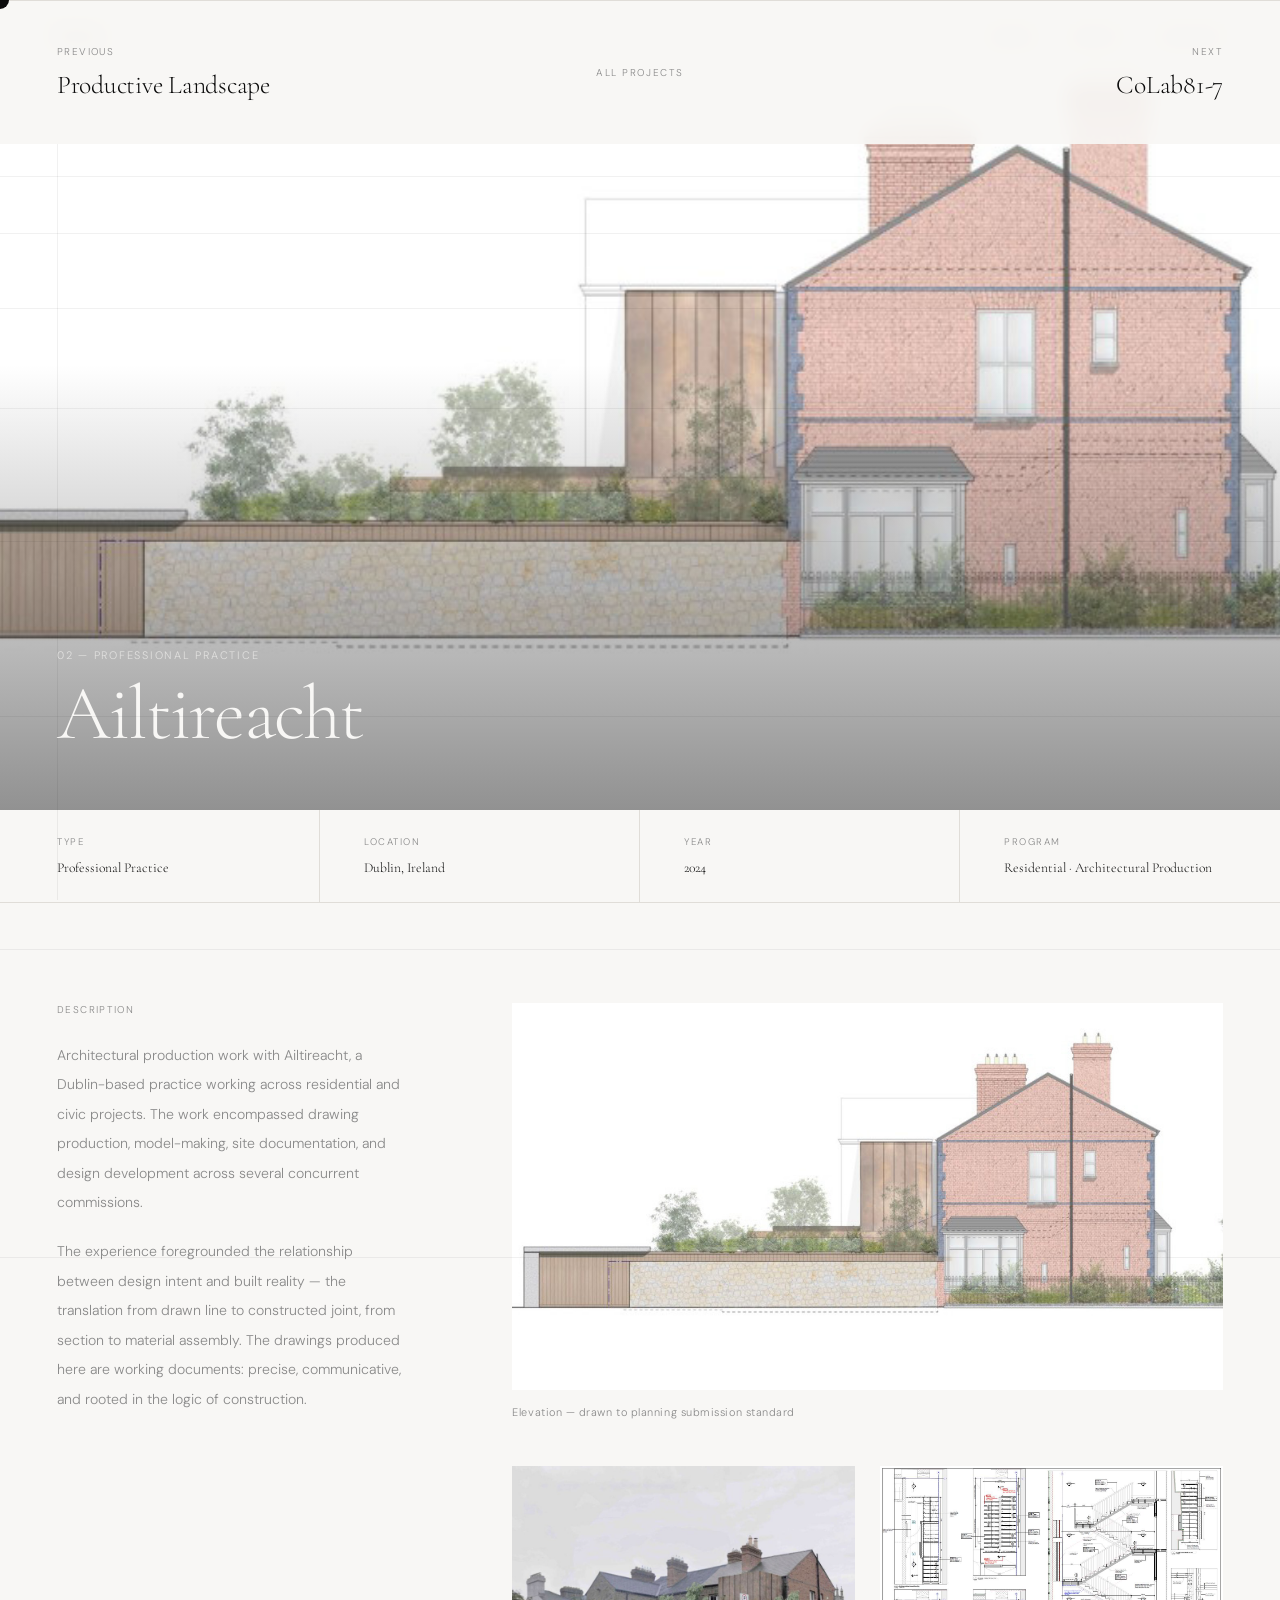
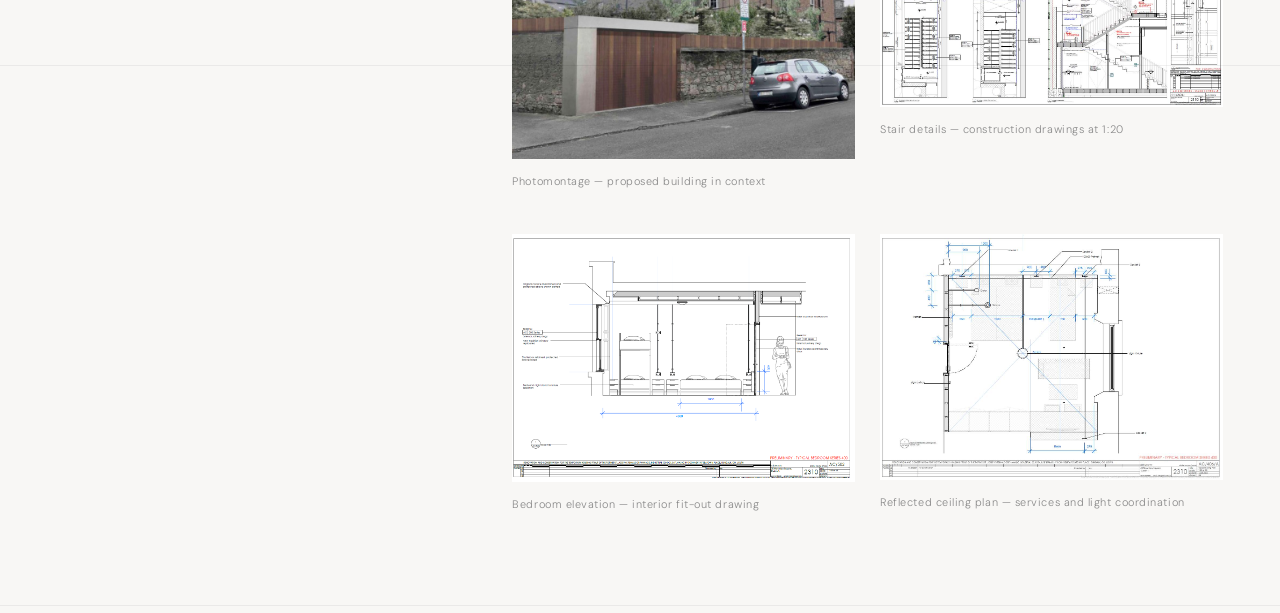
==== projects/ailtireacht.html @ e2ff208b "Redesign: editorial project entries, case study pages, video support - Homepage rebuilt with full-wi" ====
<!DOCTYPE html>
<html lang="en">
<head>
  <meta charset="UTF-8">
  <meta name="viewport" content="width=device-width, initial-scale=1.0">
  <title>Ailtireacht — Dylan Daniels</title>
  <meta name="description" content="Professional practice work with Ailtireacht, a Dublin-based architecture practice.">
  <link rel="preconnect" href="https://fonts.googleapis.com">
  <link href="https://fonts.googleapis.com/css2?family=Cormorant+Garamond:ital,wght@0,300;0,400;1,300&family=DM+Sans:wght@300;400&display=swap" rel="stylesheet">
  <link rel="stylesheet" href="../style.css?v=17">
</head>
<body class="project-page-body">

  <nav>
    <a class="nav-name" href="../">Dylan</a>
    <ul class="nav-links">
      <li><a href="../#work">Work</a></li>
      <li><a href="../#about">About</a></li>
      <li><a href="../#contact">Contact</a></li>
    </ul>
  </nav>

  <section class="project-hero">
    <div class="project-hero-media" style="view-transition-name: project-ailtireacht">
      <img src="../images/ailtireacht/elevation.jpeg" alt="Ailtireacht — Elevation">
      <video muted loop playsinline>
        <!-- <source src="../video/ailtireacht.mp4" type="video/mp4"> -->
      </video>
    </div>
    <div class="project-hero-overlay"></div>
    <div class="project-hero-title">
      <span class="project-hero-num">02 — Professional Practice</span>
      <h1>Ailtireacht</h1>
    </div>
  </section>

  <div class="project-meta-bar">
    <div class="project-meta-item">
      <span class="meta-label">Type</span>
      <span class="meta-value">Professional Practice</span>
    </div>
    <div class="project-meta-item">
      <span class="meta-label">Location</span>
      <span class="meta-value">Dublin, Ireland</span>
    </div>
    <div class="project-meta-item">
      <span class="meta-label">Year</span>
      <span class="meta-value">2024</span>
    </div>
    <div class="project-meta-item">
      <span class="meta-label">Program</span>
      <span class="meta-value">Residential · Architectural Production</span>
    </div>
  </div>

  <div class="project-body">
    <div class="project-narrative">
      <span class="project-label">Description</span>
      <p>Architectural production work with Ailtireacht, a Dublin-based practice working across residential and civic projects. The work encompassed drawing production, model-making, site documentation, and design development across several concurrent commissions.</p>
      <p>The experience foregrounded the relationship between design intent and built reality — the translation from drawn line to constructed joint, from section to material assembly. The drawings produced here are working documents: precise, communicative, and rooted in the logic of construction.</p>
    </div>

    <div class="project-images">
      <figure class="project-figure">
        <img src="../images/ailtireacht/elevation.jpeg" alt="Elevation drawing">
        <figcaption>Elevation — drawn to planning submission standard</figcaption>
      </figure>

      <div class="project-figure-pair">
        <figure class="project-figure">
          <img src="../images/ailtireacht/photomontage.jpeg" alt="Photomontage">
          <figcaption>Photomontage — proposed building in context</figcaption>
        </figure>
        <figure class="project-figure">
          <img src="../images/ailtireacht/stair-details.jpeg" alt="Stair details">
          <figcaption>Stair details — construction drawings at 1:20</figcaption>
        </figure>
      </div>

      <div class="project-figure-pair">
        <figure class="project-figure">
          <img src="../images/ailtireacht/bedroom-elevation.png" alt="Bedroom elevation">
          <figcaption>Bedroom elevation — interior fit-out drawing</figcaption>
        </figure>
        <figure class="project-figure">
          <img src="../images/ailtireacht/ceiling-plan.jpeg" alt="Ceiling plan">
          <figcaption>Reflected ceiling plan — services and light coordination</figcaption>
        </figure>
      </div>
    </div>
  </div>

  <nav class="project-nav">
    <a href="productive-landscape.html" class="project-nav-prev">
      <span class="nav-direction">Previous</span>
      <span class="nav-proj-title serif">Productive Landscape</span>
    </a>
    <a href="../#work" class="project-nav-all">All projects</a>
    <a href="colab81.html" class="project-nav-next">
      <span class="nav-direction">Next</span>
      <span class="nav-proj-title serif">CoLab81-7</span>
    </a>
  </nav>

  <script src="../script.js?v=17"></script>
</body>
</html>
---- style.css ----
*, *::before, *::after {
  margin: 0;
  padding: 0;
  box-sizing: border-box;
}

/*
  Spacing scale derived from Van der Laan's Plastic Number (ψ ≈ 1.3247)
  --p1: 8   --p2: 11   --p3: 14   --p4: 19   --p5: 25
  --p6: 33  --p7: 44   --p8: 57   --p9: 76   --p10: 100
  --p11: 133  --p12: 176
*/
:root {
  --bg:     #F8F7F5;
  --text:   #0C0C0C;
  --muted:  #8A8A8A;
  --border: #E0DDD8;
  --line:   rgba(12, 12, 12, 0.055);
  --serif:  'Cormorant Garamond', Georgia, serif;
  --sans:   'DM Sans', sans-serif;

  --p1:  8px;
  --p2:  11px;
  --p3:  14px;
  --p4:  19px;
  --p5:  25px;
  --p6:  33px;
  --p7:  44px;
  --p8:  57px;
  --p9:  76px;
  --p10: 100px;
  --p11: 133px;
  --p12: 176px;
}

html { scroll-behavior: smooth; }

a, button { cursor: none; }

body {
  background: var(--bg);
  color: var(--text);
  font-family: var(--sans);
  font-weight: 300;
  overflow-x: hidden;
  cursor: none;
}

.serif { font-family: var(--serif); }

/* ── VIEW TRANSITIONS ── */
@view-transition { navigation: auto; }

/* ── PROPORTIONAL LINE SYSTEM ── */
.pn-line {
  position: absolute;
  left: 0;
  right: 0;
  height: 0.5px;
  background: var(--line);
  pointer-events: none;
  z-index: 0;
}

body::before {
  content: '';
  position: fixed;
  top: 0;
  bottom: 0;
  left: var(--p8);
  width: 0.5px;
  background: var(--line);
  pointer-events: none;
  z-index: 1;
}

/* ── NAV ── */
nav {
  position: fixed;
  top: 0;
  left: 0;
  right: 0;
  padding: var(--p5) var(--p8);
  display: flex;
  justify-content: space-between;
  align-items: center;
  z-index: 100;
  background: rgba(248, 247, 245, 0.92);
  backdrop-filter: blur(10px);
  -webkit-backdrop-filter: blur(10px);
}

.nav-name {
  font-family: var(--serif);
  font-size: 1.1rem;
  font-weight: 400;
  letter-spacing: 0.02em;
  text-decoration: none;
  color: var(--text);
}

.nav-links {
  display: flex;
  gap: var(--p7);
  list-style: none;
}

.nav-links a {
  font-size: 0.7rem;
  letter-spacing: 0.14em;
  text-transform: uppercase;
  text-decoration: none;
  color: var(--muted);
  transition: color 0.2s;
}

.nav-links a:hover { color: var(--text); }

/* ── HERO ── */
.hero {
  min-height: 100vh;
  padding: var(--p11) var(--p8) var(--p8);
  display: flex;
  flex-direction: column;
  justify-content: flex-end;
  position: relative;
}

.hero-eyebrow {
  font-size: 0.68rem;
  letter-spacing: 0.16em;
  text-transform: uppercase;
  color: var(--muted);
  margin-bottom: var(--p6);
  opacity: 0;
  animation: fadeIn 0.8s ease 0.2s forwards;
}

.hero-title {
  font-size: clamp(4.5rem, 11vw, 10rem);
  font-weight: 300;
  line-height: 0.88;
  letter-spacing: -0.035em;
  overflow: hidden;
}

.hero-title .line {
  display: block;
  opacity: 0;
  transform: translateY(105%);
  animation: slideUp 1.1s cubic-bezier(0.16, 1, 0.3, 1) forwards;
}

.hero-title .line:nth-child(2) { animation-delay: 0.14s; }

.hero-bottom {
  display: flex;
  justify-content: space-between;
  align-items: flex-end;
  margin-top: var(--p8);
  opacity: 0;
  animation: fadeIn 1s ease 0.7s forwards;
}

.hero-sub {
  font-size: 0.82rem;
  line-height: 1.9;
  color: var(--muted);
  max-width: 280px;
}

.hero-scroll {
  display: flex;
  flex-direction: column;
  align-items: center;
  gap: var(--p3);
  font-size: 0.62rem;
  letter-spacing: 0.14em;
  text-transform: uppercase;
  color: var(--muted);
}

.scroll-line {
  width: 0.5px;
  height: 44px;
  background: var(--muted);
  transform: scaleY(0);
  transform-origin: top;
  animation: scrollLineGrow 1s cubic-bezier(0.16, 1, 0.3, 1) 1.4s forwards;
}

/* ── SECTION LABEL ── */
.section-label {
  font-size: 0.68rem;
  letter-spacing: 0.16em;
  text-transform: uppercase;
  color: var(--muted);
  margin-bottom: var(--p7);
  display: flex;
  align-items: center;
  gap: var(--p3);
}

.section-label::after {
  content: '';
  display: block;
  height: 0.5px;
  width: var(--p8);
  background: var(--border);
}

/* ── WORK ── */
.work {
  padding: var(--p10) var(--p8);
  position: relative;
}

/* ── PROJECT ENTRIES ── */
.project-entry {
  border-top: 0.5px solid var(--border);
  padding: var(--p5) 0 var(--p9);
  opacity: 0;
  transform: translateY(var(--p4));
  transition: opacity 0.9s ease, transform 0.9s ease;
}

.project-entry.visible {
  opacity: 1;
  transform: translateY(0);
}

.entry-header {
  display: grid;
  grid-template-columns: var(--p8) 1fr auto auto;
  align-items: baseline;
  gap: var(--p5);
  margin-bottom: var(--p6);
}

.entry-num {
  font-size: 0.68rem;
  letter-spacing: 0.1em;
  color: var(--muted);
  font-variant-numeric: tabular-nums;
  padding-top: 0.25em;
}

.entry-title {
  font-size: clamp(1.8rem, 3.5vw, 3rem);
  font-weight: 300;
  line-height: 1;
  letter-spacing: -0.02em;
}

.entry-category {
  font-size: 0.72rem;
  color: var(--muted);
  letter-spacing: 0.04em;
  padding-top: 0.2em;
}

.entry-cta {
  font-size: 0.68rem;
  letter-spacing: 0.12em;
  text-transform: uppercase;
  text-decoration: none;
  color: var(--text);
  border-bottom: 0.5px solid currentColor;
  padding-bottom: 2px;
  transition: opacity 0.2s;
  white-space: nowrap;
}

.entry-cta:hover { opacity: 0.4; }

.entry-media-link {
  display: block;
  overflow: hidden;
}

.entry-media {
  position: relative;
  width: 100%;
  aspect-ratio: 16 / 9;
  overflow: hidden;
  background: var(--border);
}

.entry-poster {
  position: absolute;
  inset: 0;
  width: 100%;
  height: 100%;
  object-fit: cover;
  transition: transform 0.9s cubic-bezier(0.16, 1, 0.3, 1),
              opacity 0.5s ease;
}

.entry-media video {
  position: absolute;
  inset: 0;
  width: 100%;
  height: 100%;
  object-fit: cover;
  opacity: 0;
  transition: opacity 0.5s ease;
}

.project-entry:hover .entry-poster { transform: scale(1.03); }

.entry-media.playing .entry-poster { opacity: 0; }
.entry-media.playing video { opacity: 1; }

.entry-footer {
  display: flex;
  justify-content: space-between;
  align-items: center;
  margin-top: var(--p4);
  font-size: 0.72rem;
  color: var(--muted);
  letter-spacing: 0.04em;
}

/* ── ABOUT ── */
.about {
  padding: var(--p10) var(--p8);
  border-top: 0.5px solid var(--border);
  position: relative;
}

.about-grid {
  display: grid;
  grid-template-columns: 4fr 3fr;
  gap: var(--p9);
  align-items: start;
}

.about-text p {
  font-size: 0.88rem;
  line-height: 2;
  color: var(--muted);
  max-width: 440px;
}

.about-text p + p { margin-top: var(--p4); }

/* ── CONTACT ── */
.contact {
  padding: var(--p10) var(--p8);
  border-top: 0.5px solid var(--border);
  position: relative;
}

.contact-details {
  display: flex;
  flex-direction: column;
  gap: var(--p4);
}

.contact-details a {
  display: inline-block;
  font-size: 0.85rem;
  color: var(--muted);
  text-decoration: none;
  letter-spacing: 0.04em;
  transition: color 0.2s;
  width: fit-content;
  border-bottom: 0.5px solid transparent;
}

.contact-details a:hover {
  color: var(--text);
  border-bottom-color: var(--text);
}

/* ── IMAGE PLACEHOLDERS ── */
.img-ph {
  width: 100%;
  background: var(--bg);
}

.img-ph--studio { height: auto; }

.img-ph img {
  width: 100%;
  height: 100%;
  object-fit: cover;
  display: block;
}

.about-image .img-ph img {
  height: auto;
  object-fit: initial;
}

/* ── PROJECT PAGE ── */
.project-page-body {
  padding-top: 0;
}

.project-hero {
  position: relative;
  height: 90vh;
  overflow: hidden;
}

.project-hero-media {
  position: absolute;
  inset: 0;
}

.project-hero-media img,
.project-hero-media video {
  width: 100%;
  height: 100%;
  object-fit: cover;
  display: block;
}

.project-hero-media video {
  position: absolute;
  inset: 0;
  opacity: 0;
  transition: opacity 0.6s ease;
}

.project-hero-media video.loaded { opacity: 1; }

.project-hero-overlay {
  position: absolute;
  inset: 0;
  background: linear-gradient(to top, rgba(12,12,12,0.45) 0%, transparent 55%);
}

.project-hero-title {
  position: absolute;
  bottom: var(--p8);
  left: var(--p8);
  right: var(--p8);
  color: #F8F7F5;
}

.project-hero-num {
  display: block;
  font-size: 0.68rem;
  letter-spacing: 0.16em;
  text-transform: uppercase;
  margin-bottom: var(--p3);
  opacity: 0.65;
  font-family: var(--sans);
}

.project-hero-title h1 {
  font-family: var(--serif);
  font-size: clamp(2.5rem, 6vw, 5.5rem);
  font-weight: 300;
  line-height: 1;
  letter-spacing: -0.025em;
}

.project-meta-bar {
  display: grid;
  grid-template-columns: repeat(4, 1fr);
  border-bottom: 0.5px solid var(--border);
}

.project-meta-item {
  padding: var(--p5) var(--p7);
  border-right: 0.5px solid var(--border);
}

.project-meta-item:first-child { padding-left: var(--p8); }
.project-meta-item:last-child { border-right: none; }

.meta-label {
  display: block;
  font-size: 0.6rem;
  letter-spacing: 0.16em;
  text-transform: uppercase;
  color: var(--muted);
  margin-bottom: var(--p2);
}

.meta-value {
  display: block;
  font-size: 0.85rem;
  font-family: var(--serif);
  font-weight: 300;
  line-height: 1.3;
}

.project-body {
  padding: var(--p10) var(--p8);
  display: grid;
  grid-template-columns: 1fr 2fr;
  gap: var(--p10);
  align-items: start;
}

.project-narrative p {
  font-size: 0.88rem;
  line-height: 2.1;
  color: var(--muted);
}

.project-narrative p + p { margin-top: var(--p4); }

.project-narrative .project-label {
  font-size: 0.62rem;
  letter-spacing: 0.14em;
  text-transform: uppercase;
  color: var(--muted);
  margin-bottom: var(--p5);
  display: block;
}

.project-images {
  display: flex;
  flex-direction: column;
  gap: var(--p7);
}

.project-figure {
  margin: 0;
}

.project-figure img {
  width: 100%;
  display: block;
}

.project-figure figcaption {
  margin-top: var(--p3);
  font-size: 0.68rem;
  color: var(--muted);
  letter-spacing: 0.05em;
  line-height: 1.6;
}

.project-figure-pair {
  display: grid;
  grid-template-columns: 1fr 1fr;
  gap: var(--p5);
}

.project-figure-trio {
  display: grid;
  grid-template-columns: 1.75fr 1.32fr 1fr;
  gap: var(--p4);
}

/* ── PROJECT NAV ── */
.project-nav {
  display: grid;
  grid-template-columns: 1fr auto 1fr;
  align-items: center;
  padding: var(--p7) var(--p8);
  border-top: 0.5px solid var(--border);
  gap: var(--p6);
}

.project-nav-prev,
.project-nav-next {
  display: flex;
  flex-direction: column;
  gap: var(--p2);
  text-decoration: none;
  transition: opacity 0.2s;
}

.project-nav-next { align-items: flex-end; }

.project-nav-prev:hover,
.project-nav-next:hover { opacity: 0.5; }

.nav-direction {
  font-size: 0.62rem;
  letter-spacing: 0.14em;
  text-transform: uppercase;
  color: var(--muted);
}

.nav-proj-title {
  font-family: var(--serif);
  font-size: clamp(1.1rem, 2vw, 1.7rem);
  font-weight: 300;
  color: var(--text);
  letter-spacing: -0.01em;
}

.project-nav-all {
  text-align: center;
  text-decoration: none;
  font-size: 0.62rem;
  letter-spacing: 0.16em;
  text-transform: uppercase;
  color: var(--muted);
  transition: color 0.2s;
}

.project-nav-all:hover { color: var(--text); }

/* ── SCROLL REVEAL ── */
.reveal {
  opacity: 0;
  transform: translateY(var(--p6));
  transition: opacity 0.9s ease, transform 0.9s ease;
}

.reveal.visible {
  opacity: 1;
  transform: translateY(0);
}

/* ── ANIMATIONS ── */
@keyframes slideUp {
  to { opacity: 1; transform: translateY(0); }
}

@keyframes fadeIn {
  to { opacity: 1; }
}

@keyframes scrollLineGrow {
  to { transform: scaleY(1); }
}

/* ── CURSOR ── */
.cursor-dot {
  position: fixed;
  top: -9px;
  left: -9px;
  width: 18px;
  height: 18px;
  background: var(--text);
  border-radius: 50%;
  pointer-events: none;
  z-index: 9999;
  mix-blend-mode: multiply;
  transition: width 0.3s ease, height 0.3s ease,
              top 0.3s ease, left 0.3s ease;
}

.cursor-dot.cursor-grow {
  width: 52px;
  height: 52px;
  top: -26px;
  left: -26px;
}

/* ── LIGHTBOX ── */
.lightbox {
  position: fixed;
  inset: 0;
  background: rgba(12, 12, 12, 0.92);
  z-index: 9000;
  display: flex;
  align-items: center;
  justify-content: center;
  padding: var(--p7);
  opacity: 0;
  pointer-events: none;
  transition: opacity 0.35s ease;
}

.lightbox.active {
  opacity: 1;
  pointer-events: all;
}

.lightbox-img-wrap img {
  max-width: 90vw;
  max-height: 90vh;
  object-fit: contain;
  display: block;
}

.lightbox-close {
  position: absolute;
  top: var(--p5);
  right: var(--p6);
  width: 40px;
  height: 40px;
  background: none;
  border: 0.5px solid rgba(248, 247, 245, 0.35);
  color: rgba(248, 247, 245, 0.7);
  font-size: 1.2rem;
  cursor: none;
  display: flex;
  align-items: center;
  justify-content: center;
  transition: color 0.2s, border-color 0.2s;
}

.lightbox-close:hover {
  color: #F8F7F5;
  border-color: rgba(248, 247, 245, 0.7);
}

/* ── MOBILE ── */
@media (max-width: 768px) {
  body::before { display: none; }

  nav { padding: var(--p4) var(--p5); }
  .nav-links { gap: var(--p5); }

  .hero {
    padding: 110px var(--p5) var(--p7);
    min-height: 90vh;
  }

  .hero-title { font-size: clamp(3.5rem, 14vw, 6rem); }
  .hero-scroll { display: none; }
  .hero-bottom { flex-direction: column; align-items: flex-start; gap: var(--p5); }

  .work { padding: var(--p9) var(--p5); }

  .entry-header {
    grid-template-columns: var(--p7) 1fr;
    grid-template-rows: auto auto;
    gap: var(--p3);
  }

  .entry-category { grid-column: 2; }
  .entry-cta { display: none; }

  .entry-footer { flex-direction: column; align-items: flex-start; gap: var(--p2); }

  .about { padding: var(--p9) var(--p5); }
  .about-grid { grid-template-columns: 1fr; gap: var(--p6); }
  .about-image { display: none; }

  .contact { padding: var(--p9) var(--p5); }

  .cursor-dot { display: none; }

  /* Project pages */
  .project-hero { height: 60vh; }

  .project-meta-bar {
    grid-template-columns: 1fr 1fr;
  }

  .project-meta-item:first-child { padding-left: var(--p5); }
  .project-meta-item:nth-child(2) { border-right: none; }

  .project-body {
    grid-template-columns: 1fr;
    padding: var(--p8) var(--p5);
    gap: var(--p7);
  }

  .project-figure-pair,
  .project-figure-trio {
    grid-template-columns: 1fr;
  }

  .project-nav {
    grid-template-columns: 1fr 1fr;
    padding: var(--p6) var(--p5);
  }

  .project-nav-all { display: none; }
}
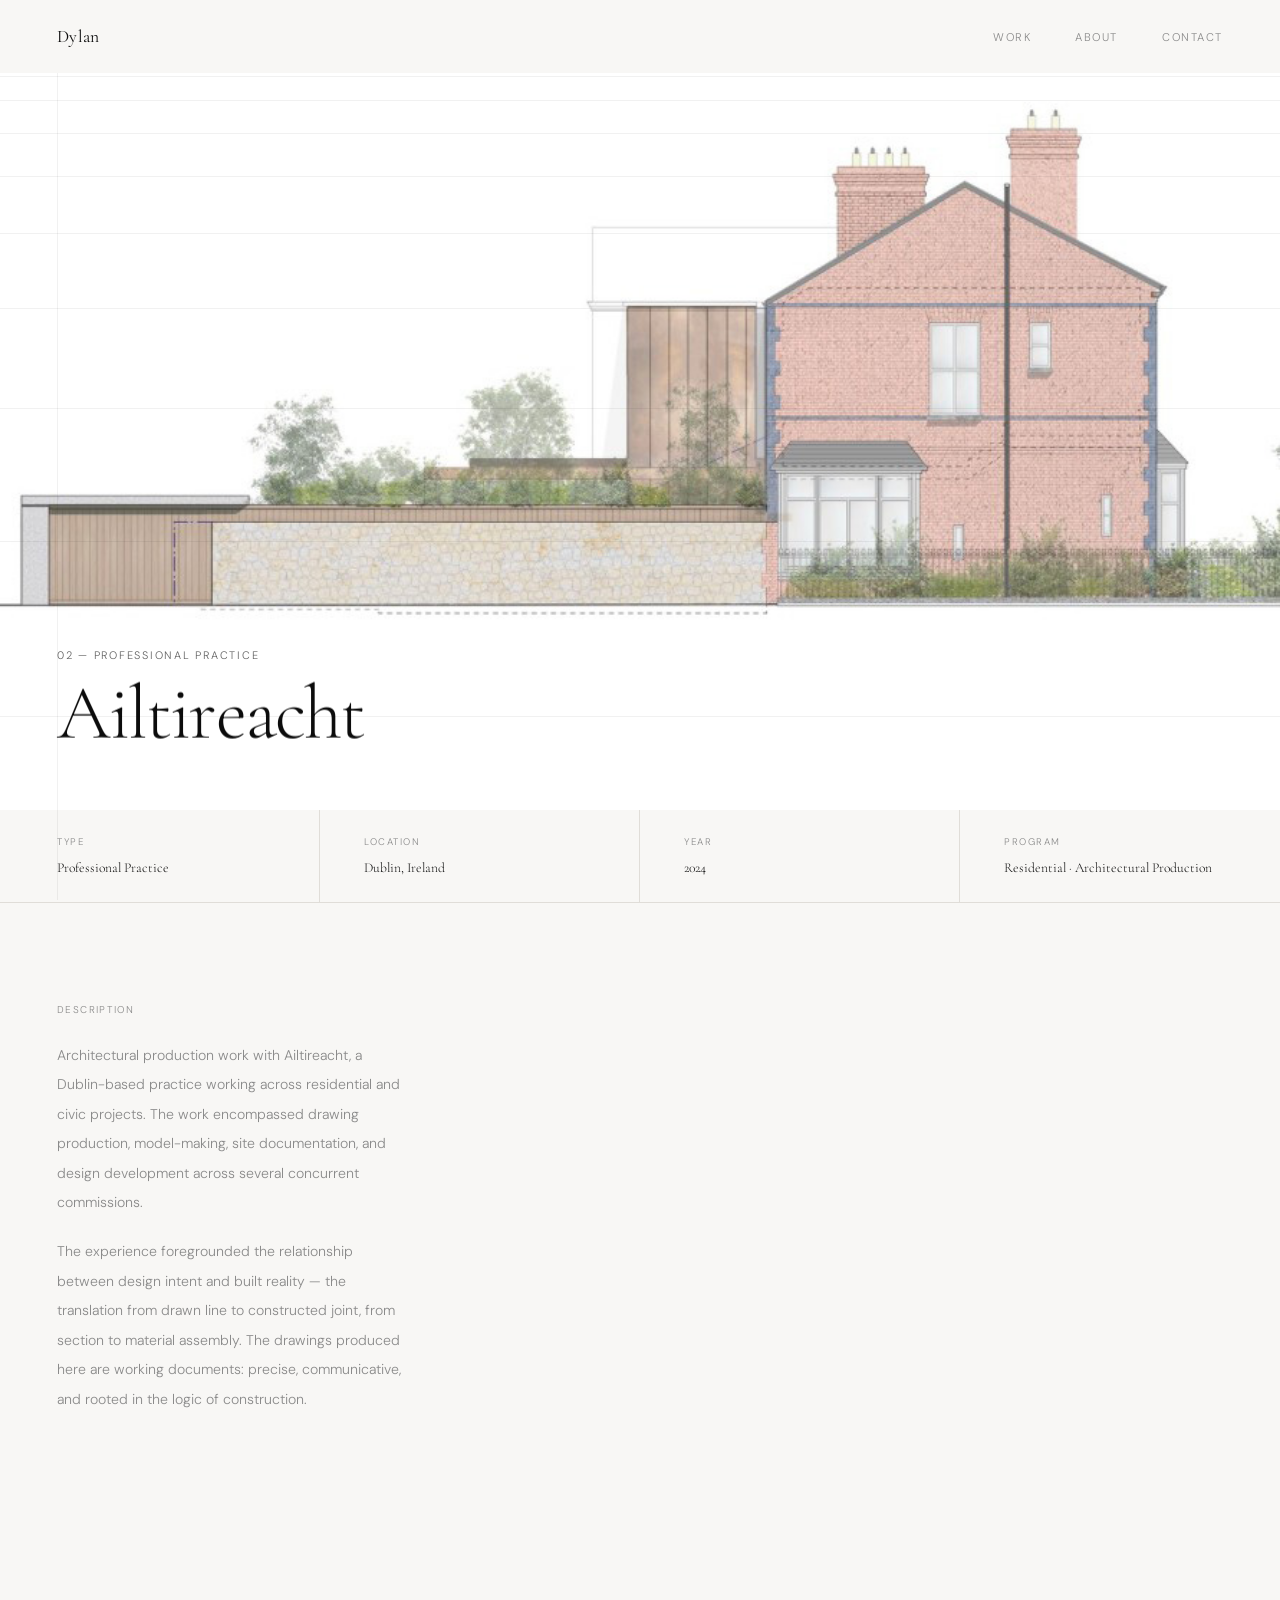
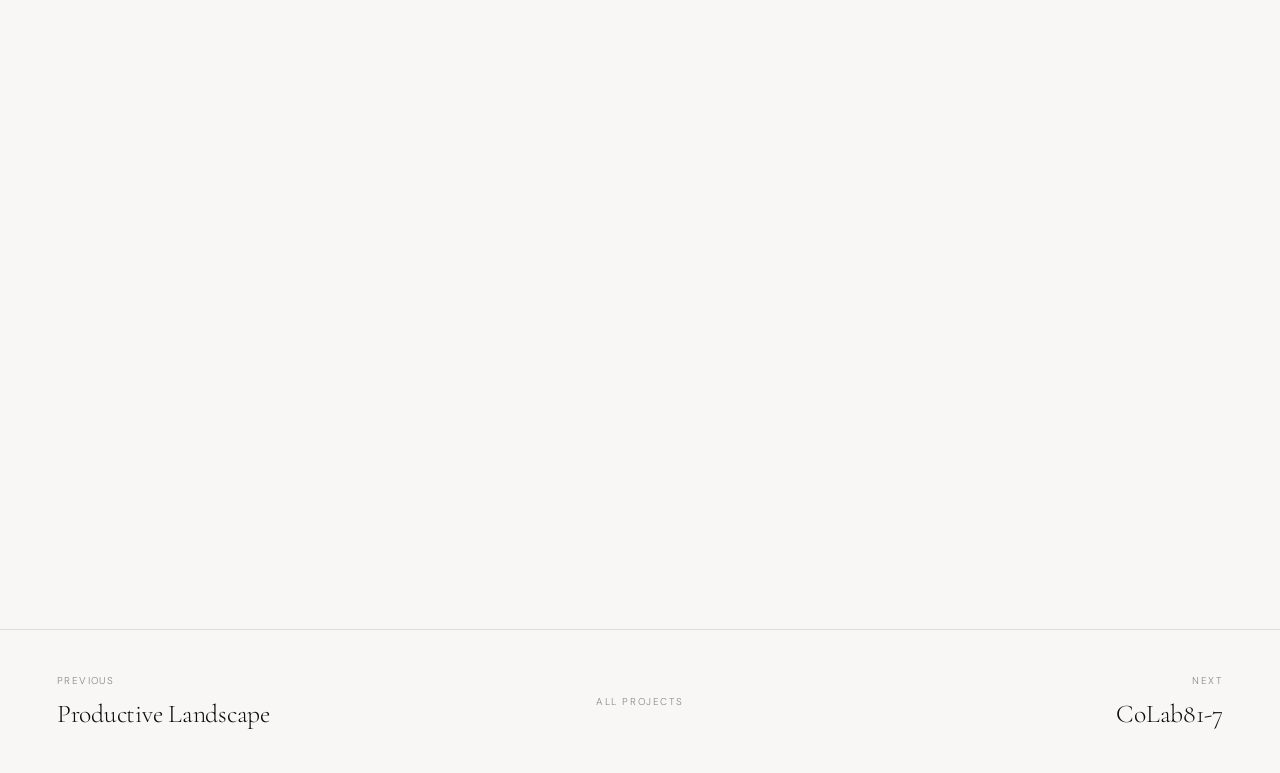
==== commit 2b128bf6: "natural hero cropping" ====
--- a/projects/ailtireacht.html
+++ b/projects/ailtireacht.html
@@ -7,11 +7,11 @@
   <meta name="description" content="Professional practice work with Ailtireacht, a Dublin-based architecture practice.">
   <link rel="preconnect" href="https://fonts.googleapis.com">
   <link href="https://fonts.googleapis.com/css2?family=Cormorant+Garamond:ital,wght@0,300;0,400;1,300&family=DM+Sans:wght@300;400&display=swap" rel="stylesheet">
-  <link rel="stylesheet" href="../style.css?v=17">
+  <link rel="stylesheet" href="../style.css?v=21">
 </head>
 <body class="project-page-body">
 
-  <nav>
+  <nav class="site-nav">
     <a class="nav-name" href="../">Dylan</a>
     <ul class="nav-links">
       <li><a href="../#work">Work</a></li>
@@ -20,8 +20,8 @@
     </ul>
   </nav>
 
-  <section class="project-hero">
-    <div class="project-hero-media" style="view-transition-name: project-ailtireacht">
+  <section class="project-hero project-hero--contain">
+    <div class="project-hero-media vt-media-2">
       <img src="../images/ailtireacht/elevation.jpeg" alt="Ailtireacht — Elevation">
       <video muted loop playsinline>
         <!-- <source src="../video/ailtireacht.mp4" type="video/mp4"> -->
@@ -102,6 +102,6 @@
     </a>
   </nav>
 
-  <script src="../script.js?v=17"></script>
+  <script src="../script.js?v=21"></script>
 </body>
 </html>
--- a/style.css
+++ b/style.css
@@ -19,6 +19,10 @@
   --serif:  'Cormorant Garamond', Georgia, serif;
   --sans:   'DM Sans', sans-serif;
 
+  --ease-out: cubic-bezier(0.16, 1, 0.3, 1);
+  --ease-line: cubic-bezier(0.22, 1, 0.36, 1);
+  --ease-wipe: cubic-bezier(0.65, 0.05, 0.36, 1);
+
   --p1:  8px;
   --p2:  11px;
   --p3:  14px;
@@ -35,7 +39,8 @@
 
 html { scroll-behavior: smooth; }
 
-a, button { cursor: none; }
+/* Custom cursor is opt-in via JS (fine pointers, motion allowed) */
+.has-cursor, .has-cursor * { cursor: none !important; }
 
 body {
   background: var(--bg);
@@ -43,13 +48,48 @@
   font-family: var(--sans);
   font-weight: 300;
   overflow-x: hidden;
-  cursor: none;
 }
 
 .serif { font-family: var(--serif); }
+
+img { max-width: 100%; }
 
 /* ── VIEW TRANSITIONS ── */
 @view-transition { navigation: auto; }
+
+/* The top nav holds still while page content transitions beneath it */
+.site-nav { view-transition-name: site-nav; }
+
+/* Each project's index poster morphs into its case-study hero */
+.vt-media-1 { view-transition-name: proj-media-1; }
+.vt-media-2 { view-transition-name: proj-media-2; }
+.vt-media-3 { view-transition-name: proj-media-3; }
+.vt-media-4 { view-transition-name: proj-media-4; }
+.vt-media-5 { view-transition-name: proj-media-5; }
+.vt-media-6 { view-transition-name: proj-media-6; }
+.vt-media-7 { view-transition-name: proj-media-7; }
+
+::view-transition-group(*) {
+  animation-duration: 0.55s;
+  animation-timing-function: cubic-bezier(0.4, 0, 0.2, 1);
+}
+
+::view-transition-old(root) {
+  animation: vt-out 0.4s cubic-bezier(0.4, 0, 0.2, 1) both;
+}
+
+::view-transition-new(root) {
+  animation: vt-in 0.6s var(--ease-out) both;
+}
+
+@keyframes vt-out {
+  to { opacity: 0; }
+}
+
+@keyframes vt-in {
+  from { opacity: 0; transform: translateY(12px); }
+  to   { opacity: 1; transform: none; }
+}
 
 /* ── PROPORTIONAL LINE SYSTEM ── */
 .pn-line {
@@ -60,7 +100,12 @@
   background: var(--line);
   pointer-events: none;
   z-index: 0;
-}
+  transform: scaleX(0);
+  transform-origin: left center;
+  transition: transform 1.8s var(--ease-line);
+}
+
+.pn-line.drawn { transform: scaleX(1); }
 
 body::before {
   content: '';
@@ -75,7 +120,7 @@
 }
 
 /* ── NAV ── */
-nav {
+.site-nav {
   position: fixed;
   top: 0;
   left: 0;
@@ -88,7 +133,13 @@
   background: rgba(248, 247, 245, 0.92);
   backdrop-filter: blur(10px);
   -webkit-backdrop-filter: blur(10px);
-}
+  border-bottom: 0.5px solid transparent;
+  transition: transform 0.5s var(--ease-line), border-color 0.3s ease;
+}
+
+.site-nav.nav-scrolled { border-bottom-color: var(--border); }
+
+.site-nav.nav-hidden { transform: translateY(-101%); }
 
 .nav-name {
   font-family: var(--serif);
@@ -111,10 +162,38 @@
   text-transform: uppercase;
   text-decoration: none;
   color: var(--muted);
-  transition: color 0.2s;
-}
-
-.nav-links a:hover { color: var(--text); }
+  padding-bottom: 3px;
+  background-image: linear-gradient(currentColor, currentColor);
+  background-size: 0% 1px;
+  background-repeat: no-repeat;
+  background-position: left bottom;
+  transition: color 0.2s, background-size 0.35s var(--ease-line);
+}
+
+.nav-links a:hover {
+  color: var(--text);
+  background-size: 100% 1px;
+}
+
+/* ── PAGE PROGRESS (case-study pages) ── */
+.page-progress {
+  position: fixed;
+  top: 0;
+  left: 0;
+  right: 0;
+  height: 2px;
+  z-index: 200;
+  pointer-events: none;
+}
+
+.page-progress span {
+  display: block;
+  height: 100%;
+  width: 100%;
+  background: var(--text);
+  transform: scaleX(0);
+  transform-origin: 0 0;
+}
 
 /* ── HERO ── */
 .hero {
@@ -122,8 +201,15 @@
   padding: var(--p11) var(--p8) var(--p8);
   display: flex;
   flex-direction: column;
+  position: relative;
+}
+
+.hero-inner {
+  flex: 1;
+  display: flex;
+  flex-direction: column;
   justify-content: flex-end;
-  position: relative;
+  will-change: transform, opacity;
 }
 
 .hero-eyebrow {
@@ -148,10 +234,17 @@
   display: block;
   opacity: 0;
   transform: translateY(105%);
-  animation: slideUp 1.1s cubic-bezier(0.16, 1, 0.3, 1) forwards;
+  animation: slideUp 1.1s var(--ease-out) forwards;
 }
 
 .hero-title .line:nth-child(2) { animation-delay: 0.14s; }
+
+/* Once JS splits the title into characters, line animation hands over */
+.hero-title.is-split .line {
+  opacity: 1;
+  transform: none;
+  animation: none;
+}
 
 .hero-bottom {
   display: flex;
@@ -186,7 +279,21 @@
   background: var(--muted);
   transform: scaleY(0);
   transform-origin: top;
-  animation: scrollLineGrow 1s cubic-bezier(0.16, 1, 0.3, 1) 1.4s forwards;
+  animation: scrollLineGrow 1s var(--ease-out) 1.4s forwards;
+}
+
+/* ── SPLIT CHARACTER REVEALS ── */
+.split .ch {
+  display: inline-block;
+  opacity: 0;
+  transform: translateY(0.5em);
+  transition: opacity 0.55s ease, transform 1.05s var(--ease-out);
+  will-change: transform;
+}
+
+.split.chars-in .ch {
+  opacity: 1;
+  transform: translateY(0);
 }
 
 /* ── SECTION LABEL ── */
@@ -209,25 +316,102 @@
   background: var(--border);
 }
 
+.js .section-label::after {
+  transform: scaleX(0);
+  transform-origin: left center;
+  transition: transform 1.1s var(--ease-line) 0.15s;
+}
+
+.js .section-label.visible::after { transform: scaleX(1); }
+
 /* ── WORK ── */
 .work {
   padding: var(--p10) var(--p8);
   position: relative;
 }
 
+/* ── INDEX RAIL ── */
+.work-rail {
+  position: fixed;
+  right: 0;
+  top: 50%;
+  transform: translateY(-50%);
+  z-index: 90;
+  display: flex;
+  flex-direction: column;
+  gap: var(--p2);
+  padding-right: var(--p4);
+  opacity: 0;
+  pointer-events: none;
+  transition: opacity 0.5s ease;
+}
+
+.work-rail.on {
+  opacity: 1;
+  pointer-events: auto;
+}
+
+.rail-item {
+  display: flex;
+  align-items: center;
+  justify-content: flex-end;
+  gap: var(--p1);
+  padding: 2px 0;
+  background: none;
+  border: none;
+  font-family: var(--sans);
+  font-weight: 300;
+}
+
+.rail-tick {
+  width: 10px;
+  height: 0.5px;
+  background: var(--muted);
+  transition: width 0.35s var(--ease-line), background-color 0.3s ease;
+}
+
+.rail-num {
+  font-size: 0.58rem;
+  letter-spacing: 0.08em;
+  color: var(--muted);
+  font-variant-numeric: tabular-nums;
+  transition: color 0.3s ease;
+}
+
+.rail-item:hover .rail-num { color: var(--text); }
+
+.rail-item.active .rail-tick {
+  width: 24px;
+  background: var(--text);
+}
+
+.rail-item.active .rail-num { color: var(--text); }
+
 /* ── PROJECT ENTRIES ── */
 .project-entry {
-  border-top: 0.5px solid var(--border);
+  position: relative;
   padding: var(--p5) 0 var(--p9);
-  opacity: 0;
-  transform: translateY(var(--p4));
-  transition: opacity 0.9s ease, transform 0.9s ease;
-}
-
-.project-entry.visible {
-  opacity: 1;
-  transform: translateY(0);
-}
+  scroll-margin-top: 100px;
+}
+
+/* The rule above each entry draws itself, like the ψ guidelines */
+.project-entry::before {
+  content: '';
+  position: absolute;
+  top: 0;
+  left: 0;
+  right: 0;
+  height: 0.5px;
+  background: var(--border);
+}
+
+.js .project-entry::before {
+  transform: scaleX(0);
+  transform-origin: left center;
+  transition: transform 1.3s var(--ease-line);
+}
+
+.js .project-entry.visible::before { transform: scaleX(1); }
 
 .entry-header {
   display: grid;
@@ -267,34 +451,84 @@
   color: var(--text);
   border-bottom: 0.5px solid currentColor;
   padding-bottom: 2px;
-  transition: opacity 0.2s;
+  transition: color 0.2s;
   white-space: nowrap;
 }
 
-.entry-cta:hover { opacity: 0.4; }
+.entry-cta:hover { color: var(--muted); }
+
+/* Entry choreography: rule draws → number ticks → title rises →
+   media wipes open → metadata settles */
+.js .project-entry .entry-num,
+.js .project-entry .entry-category,
+.js .project-entry .entry-cta {
+  opacity: 0;
+  transition: opacity 0.7s ease;
+}
+
+/* cta keeps its magnet + colour hover responsive while the reveal is delayed */
+.js .project-entry .entry-cta {
+  transition: opacity 0.7s ease, transform 0.4s var(--ease-line), color 0.2s ease;
+}
+
+.js .project-entry.visible .entry-num { opacity: 1; transition-delay: 0.1s; }
+.js .project-entry.visible .entry-category { opacity: 1; transition-delay: 0.4s; }
+.js .project-entry.visible .entry-cta { opacity: 1; transition-delay: 0.5s, 0s, 0s; }
+
+.js .project-entry .entry-footer {
+  opacity: 0;
+  transform: translateY(9px);
+  transition: opacity 0.7s ease 0.55s, transform 0.8s var(--ease-out) 0.55s;
+}
+
+.js .project-entry.visible .entry-footer {
+  opacity: 1;
+  transform: none;
+}
 
 .entry-media-link {
   display: block;
   overflow: hidden;
+  will-change: transform;
 }
 
 .entry-media {
   position: relative;
   width: 100%;
-  aspect-ratio: 16 / 9;
   overflow: hidden;
-  background: var(--border);
+  background: var(--bg);
+}
+
+/* Posters reveal through a directional clip wipe, alternating per entry */
+.js .project-entry .entry-media {
+  clip-path: inset(0 100% 0 0);
+  transition: clip-path 1.15s var(--ease-wipe) 0.15s;
+}
+
+.js .project-entry:nth-of-type(even) .entry-media {
+  clip-path: inset(0 0 0 100%);
+}
+
+.js .project-entry.visible .entry-media {
+  clip-path: inset(0 0 0 0);
 }
 
 .entry-poster {
-  position: absolute;
-  inset: 0;
-  width: 100%;
-  height: 100%;
-  object-fit: cover;
-  transition: transform 0.9s cubic-bezier(0.16, 1, 0.3, 1),
+  display: block;
+  width: auto;
+  max-width: 100%;
+  max-height: 80vh;
+  margin: 0 auto;
+  transition: transform 0.9s var(--ease-out),
               opacity 0.5s ease;
 }
+
+.js .entry-poster {
+  transform: scale(1.07);
+  transition: transform 1.6s var(--ease-out), opacity 0.5s ease;
+}
+
+.js .project-entry.visible .entry-poster { transform: scale(1); }
 
 .entry-media video {
   position: absolute;
@@ -307,6 +541,7 @@
 }
 
 .project-entry:hover .entry-poster { transform: scale(1.03); }
+.js .project-entry.visible:hover .entry-poster { transform: scale(1.025); }
 
 .entry-media.playing .entry-poster { opacity: 0; }
 .entry-media.playing video { opacity: 1; }
@@ -344,6 +579,15 @@
 
 .about-text p + p { margin-top: var(--p4); }
 
+.js .about-image .img-ph {
+  clip-path: inset(0 0 100% 0);
+  transition: clip-path 1.2s var(--ease-wipe) 0.2s;
+}
+
+.js .about.visible .about-image .img-ph {
+  clip-path: inset(0 0 0 0);
+}
+
 /* ── CONTACT ── */
 .contact {
   padding: var(--p10) var(--p8);
@@ -373,6 +617,28 @@
   border-bottom-color: var(--text);
 }
 
+.contact-details a.contact-mail {
+  font-family: var(--serif);
+  font-size: clamp(2rem, 4.5vw, 3.8rem);
+  font-weight: 300;
+  line-height: 1.15;
+  letter-spacing: -0.02em;
+  color: var(--text);
+  border-bottom: none;
+  margin-bottom: var(--p4);
+  background-image: linear-gradient(currentColor, currentColor);
+  background-size: 0% 1px;
+  background-repeat: no-repeat;
+  background-position: 0 94%;
+  transition: background-size 0.6s var(--ease-line),
+              transform 0.4s var(--ease-line);
+}
+
+.contact-details a.contact-mail:hover {
+  background-size: 100% 1px;
+  border-bottom: none;
+}
+
 /* ── IMAGE PLACEHOLDERS ── */
 .img-ph {
   width: 100%;
@@ -388,6 +654,10 @@
   display: block;
 }
 
+.about-image {
+  max-width: 85%;
+}
+
 .about-image .img-ph img {
   height: auto;
   object-fit: initial;
@@ -407,6 +677,7 @@
 .project-hero-media {
   position: absolute;
   inset: 0;
+  will-change: transform;
 }
 
 .project-hero-media img,
@@ -426,6 +697,18 @@
 
 .project-hero-media video.loaded { opacity: 1; }
 
+/* Drawing heroes — letterbox instead of a severe full-bleed crop */
+.project-hero--contain { background: #FFFFFF; }
+
+.project-hero--contain .project-hero-media img,
+.project-hero--contain .project-hero-media video {
+  object-fit: contain;
+}
+
+.project-hero--contain .project-hero-overlay { display: none; }
+
+.project-hero--contain .project-hero-title { color: var(--text); }
+
 .project-hero-overlay {
   position: absolute;
   inset: 0;
@@ -438,6 +721,7 @@
   left: var(--p8);
   right: var(--p8);
   color: #F8F7F5;
+  will-change: transform, opacity;
 }
 
 .project-hero-num {
@@ -450,6 +734,16 @@
   font-family: var(--sans);
 }
 
+.js .project-hero-num {
+  opacity: 0;
+  transform: translateY(10px);
+  animation: heroNumIn 0.9s ease 0.35s forwards;
+}
+
+@keyframes heroNumIn {
+  to { opacity: 0.65; transform: none; }
+}
+
 .project-hero-title h1 {
   font-family: var(--serif);
   font-size: clamp(2.5rem, 6vw, 5.5rem);
@@ -472,6 +766,21 @@
 .project-meta-item:first-child { padding-left: var(--p8); }
 .project-meta-item:last-child { border-right: none; }
 
+.js .project-meta-item {
+  opacity: 0;
+  transform: translateY(14px);
+  transition: opacity 0.8s ease, transform 0.9s var(--ease-out);
+}
+
+.js .project-meta-bar.visible .project-meta-item {
+  opacity: 1;
+  transform: none;
+}
+
+.js .project-meta-bar.visible .project-meta-item:nth-child(2) { transition-delay: 0.09s; }
+.js .project-meta-bar.visible .project-meta-item:nth-child(3) { transition-delay: 0.18s; }
+.js .project-meta-bar.visible .project-meta-item:nth-child(4) { transition-delay: 0.27s; }
+
 .meta-label {
   display: block;
   font-size: 0.6rem;
@@ -497,6 +806,12 @@
   align-items: start;
 }
 
+/* Narrative holds its position while the figures scroll past — monograph-style */
+.project-narrative {
+  position: sticky;
+  top: var(--p11);
+}
+
 .project-narrative p {
   font-size: 0.88rem;
   line-height: 2.1;
@@ -525,9 +840,34 @@
 }
 
 .project-figure img {
-  width: 100%;
+  width: auto;
+  max-width: 100%;
+  height: auto;
   display: block;
 }
+
+/* Figures reveal via directional clip wipes — direction follows position */
+.js .project-figure.wipe-up,
+.js .project-figure.wipe-left,
+.js .project-figure.wipe-right {
+  transition: clip-path 1.1s var(--ease-wipe);
+}
+
+.js .project-figure.wipe-up { clip-path: inset(0 0 100% 0); }
+.js .project-figure.wipe-left { clip-path: inset(0 100% 0 0); }
+.js .project-figure.wipe-right { clip-path: inset(0 0 0 100%); }
+
+.js .project-figure.fig-in { clip-path: inset(0 0 0 0); }
+
+.js .project-figure.wipe-up img,
+.js .project-figure.wipe-left img,
+.js .project-figure.wipe-right img {
+  transform: scale(1.04);
+  transform-origin: center;
+  transition: transform 1.5s var(--ease-out);
+}
+
+.js .project-figure.fig-in img { transform: none; }
 
 .project-figure figcaption {
   margin-top: var(--p3);
@@ -535,6 +875,21 @@
   color: var(--muted);
   letter-spacing: 0.05em;
   line-height: 1.6;
+}
+
+.js .project-figure figcaption {
+  opacity: 0;
+  transition: opacity 0.7s ease 0.5s;
+}
+
+.js .project-figure.fig-in figcaption { opacity: 1; }
+
+.fig-index {
+  color: var(--text);
+  font-size: 0.6rem;
+  letter-spacing: 0.12em;
+  text-transform: uppercase;
+  margin-right: var(--p1);
 }
 
 .project-figure-pair {
@@ -548,6 +903,9 @@
   grid-template-columns: 1.75fr 1.32fr 1fr;
   gap: var(--p4);
 }
+
+/* Low-resolution figures — constrained so they never upscale past native size */
+.figure-small { max-width: 420px; }
 
 /* ── PROJECT NAV ── */
 .project-nav {
@@ -601,15 +959,32 @@
 .project-nav-all:hover { color: var(--text); }
 
 /* ── SCROLL REVEAL ── */
-.reveal {
+.js .reveal {
   opacity: 0;
   transform: translateY(var(--p6));
-  transition: opacity 0.9s ease, transform 0.9s ease;
-}
-
-.reveal.visible {
+  transition: opacity 0.9s ease, transform 0.9s var(--ease-out);
+}
+
+.js .reveal.visible {
   opacity: 1;
   transform: translateY(0);
+}
+
+/* ── MAGNETIC ELEMENTS ── */
+.magnetic,
+a.magnetic,
+button.magnetic {
+  transition: transform 0.4s var(--ease-line), color 0.2s ease,
+              background-size 0.35s var(--ease-line), opacity 0.2s ease,
+              border-color 0.2s ease;
+  will-change: transform;
+}
+
+/* Inline links need a box to be transformable */
+.nav-links a.magnetic,
+.nav-name.magnetic,
+.entry-cta.magnetic {
+  display: inline-block;
 }
 
 /* ── ANIMATIONS ── */
@@ -626,26 +1001,66 @@
 }
 
 /* ── CURSOR ── */
-.cursor-dot {
+.cursor {
   position: fixed;
-  top: -9px;
-  left: -9px;
-  width: 18px;
-  height: 18px;
+  top: 0;
+  left: 0;
+  z-index: 9999;
+  pointer-events: none;
+  opacity: 0;
+  transition: opacity 0.4s ease;
+}
+
+.cursor.awake { opacity: 1; }
+
+.cursor-core {
+  width: 7px;
+  height: 7px;
+  margin: -3.5px 0 0 -3.5px;
+  display: flex;
+  align-items: center;
+  justify-content: center;
   background: var(--text);
+  border: 0.5px solid transparent;
   border-radius: 50%;
-  pointer-events: none;
-  z-index: 9999;
   mix-blend-mode: multiply;
-  transition: width 0.3s ease, height 0.3s ease,
-              top 0.3s ease, left 0.3s ease;
-}
-
-.cursor-dot.cursor-grow {
-  width: 52px;
-  height: 52px;
-  top: -26px;
-  left: -26px;
+  transition: width 0.35s var(--ease-line), height 0.35s var(--ease-line),
+              margin 0.35s var(--ease-line), background-color 0.3s ease,
+              border-color 0.3s ease;
+}
+
+.cursor.is-link .cursor-core {
+  width: 34px;
+  height: 34px;
+  margin: -17px 0 0 -17px;
+  background: transparent;
+  border-color: var(--text);
+}
+
+.cursor.has-label .cursor-core {
+  width: 66px;
+  height: 66px;
+  margin: -33px 0 0 -33px;
+  background: rgba(248, 247, 245, 0.9);
+  border-color: var(--border);
+  mix-blend-mode: normal;
+  backdrop-filter: blur(3px);
+  -webkit-backdrop-filter: blur(3px);
+}
+
+.cursor-label {
+  font-size: 0.55rem;
+  letter-spacing: 0.16em;
+  text-transform: uppercase;
+  color: var(--text);
+  opacity: 0;
+  transform: translateY(3px);
+  transition: opacity 0.25s ease, transform 0.3s ease;
+}
+
+.cursor.has-label .cursor-label {
+  opacity: 1;
+  transform: none;
 }
 
 /* ── LIGHTBOX ── */
@@ -668,11 +1083,28 @@
   pointer-events: all;
 }
 
-.lightbox-img-wrap img {
+.lightbox-figure {
+  margin: 0;
+  transform: scale(0.965) translateY(10px);
+  transition: transform 0.5s var(--ease-out);
+}
+
+.lightbox.active .lightbox-figure { transform: none; }
+
+.lightbox-figure img {
   max-width: 90vw;
-  max-height: 90vh;
+  max-height: 84vh;
   object-fit: contain;
   display: block;
+  margin: 0 auto;
+}
+
+.lightbox-caption {
+  margin-top: var(--p4);
+  text-align: center;
+  font-size: 0.68rem;
+  letter-spacing: 0.06em;
+  color: rgba(248, 247, 245, 0.65);
 }
 
 .lightbox-close {
@@ -685,7 +1117,6 @@
   border: 0.5px solid rgba(248, 247, 245, 0.35);
   color: rgba(248, 247, 245, 0.7);
   font-size: 1.2rem;
-  cursor: none;
   display: flex;
   align-items: center;
   justify-content: center;
@@ -701,7 +1132,7 @@
 @media (max-width: 768px) {
   body::before { display: none; }
 
-  nav { padding: var(--p4) var(--p5); }
+  .site-nav { padding: var(--p4) var(--p5); }
   .nav-links { gap: var(--p5); }
 
   .hero {
@@ -714,6 +1145,8 @@
   .hero-bottom { flex-direction: column; align-items: flex-start; gap: var(--p5); }
 
   .work { padding: var(--p9) var(--p5); }
+
+  .work-rail, .page-progress { display: none; }
 
   .entry-header {
     grid-template-columns: var(--p7) 1fr;
@@ -732,7 +1165,9 @@
 
   .contact { padding: var(--p9) var(--p5); }
 
-  .cursor-dot { display: none; }
+  .contact-details a.contact-mail { font-size: clamp(1.4rem, 7.5vw, 2.2rem); }
+
+  .cursor { display: none; }
 
   /* Project pages */
   .project-hero { height: 60vh; }
@@ -750,6 +1185,8 @@
     gap: var(--p7);
   }
 
+  .project-narrative { position: static; }
+
   .project-figure-pair,
   .project-figure-trio {
     grid-template-columns: 1fr;
@@ -762,3 +1199,17 @@
 
   .project-nav-all { display: none; }
 }
+
+/* ── REDUCED MOTION ── */
+@media (prefers-reduced-motion: reduce) {
+  html { scroll-behavior: auto; }
+
+  *, *::before, *::after {
+    animation-duration: 0.01ms !important;
+    animation-delay: 0ms !important;
+    transition-duration: 0.01ms !important;
+    transition-delay: 0ms !important;
+  }
+
+  @view-transition { navigation: none; }
+}
